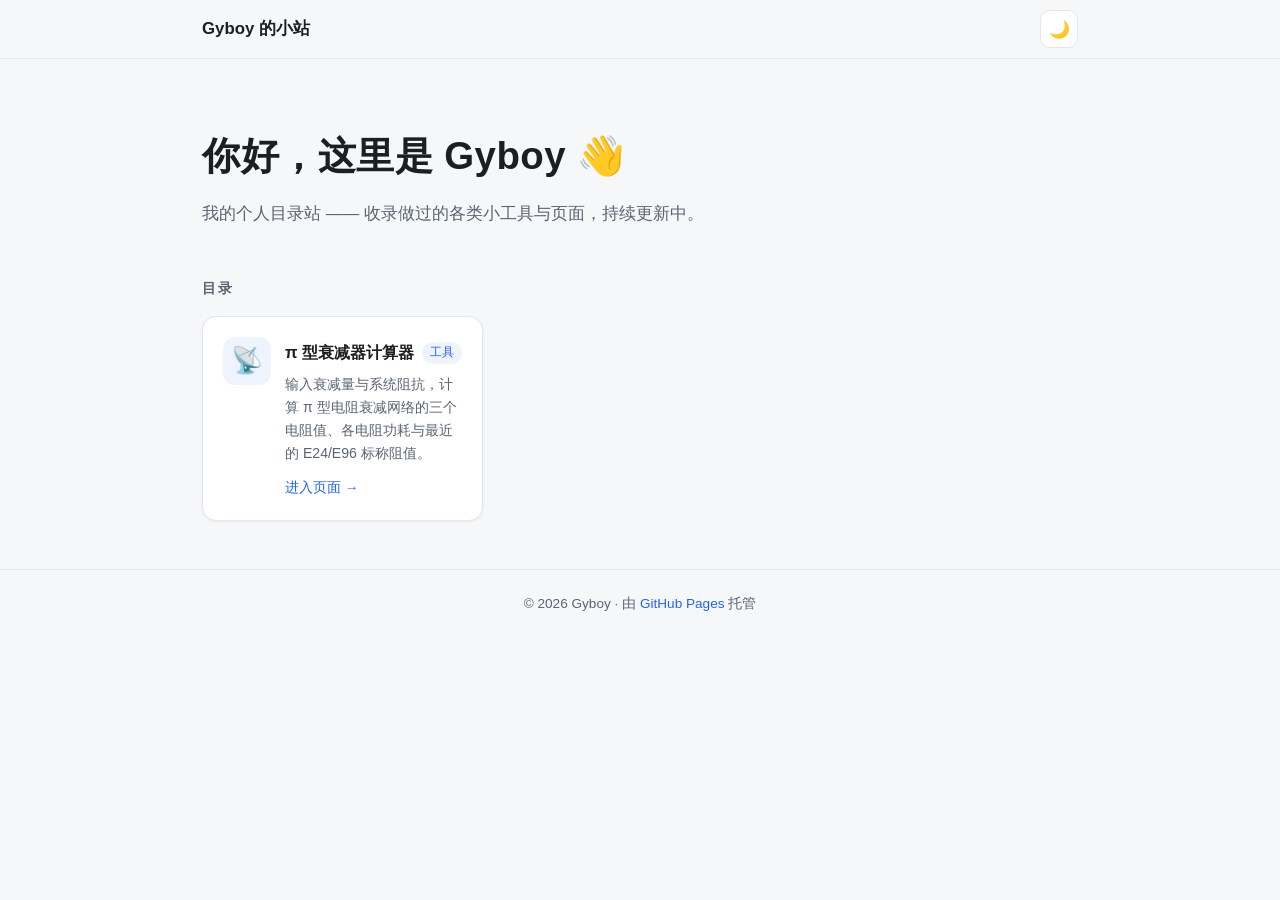
==== index.html @ fa6dcaf4 "初始版本：目录式首页 + π 型衰减器计算器 - 首页：数据驱动的目录卡片（assets/js/pages.js） - 子页：π 型衰减器计算器（阻值/功耗/E24-E96 标称选型） - 明暗双主题" ====
<!DOCTYPE html>
<html lang="zh-CN">
<head>
  <meta charset="UTF-8">
  <meta name="viewport" content="width=device-width, initial-scale=1">
  <title>Gyboy 的小站 · 目录</title>
  <meta name="description" content="Gyboy 的个人站点：收录各类小工具与页面，持续更新。">
  <link rel="icon" href="data:image/svg+xml,<svg xmlns='http://www.w3.org/2000/svg' viewBox='0 0 100 100'><text y='.9em' font-size='90'>🏠</text></svg>">
  <script>
    /* 主题预设：在 CSS 加载前确定明暗，避免页面闪烁 */
    (function () {
      var t = localStorage.getItem('gyboy-theme');
      if (!t) t = window.matchMedia && matchMedia('(prefers-color-scheme: dark)').matches ? 'dark' : 'light';
      document.documentElement.setAttribute('data-theme', t);
    })();
  </script>
  <link rel="stylesheet" href="/assets/css/style.css">
</head>
<body>
  <header class="site-header">
    <div class="container header-inner">
      <a class="brand" href="/">Gyboy 的小站</a>
      <button id="theme-toggle" class="icon-btn" aria-label="切换明暗主题" title="切换明暗主题">🌙</button>
    </div>
  </header>

  <main class="container">
    <section class="hero">
      <h1>你好，这里是 Gyboy 👋</h1>
      <p>我的个人目录站 —— 收录做过的各类小工具与页面，持续更新中。</p>
    </section>

    <section>
      <h2 class="section-title">目录</h2>
      <div id="page-grid" class="card-grid"></div>
      <noscript><p class="empty-tip">请启用 JavaScript 以查看目录。</p></noscript>
    </section>
  </main>

  <footer class="site-footer">
    <div class="container">
      © <span id="year">2026</span> Gyboy · 由 <a href="https://pages.github.com/" target="_blank" rel="noopener">GitHub Pages</a> 托管
    </div>
  </footer>

  <script src="/assets/js/pages.js"></script>
  <script src="/assets/js/common.js"></script>
</body>
</html>
---- assets/css/style.css ----
/* ============================================================
   Gyboy 小站 · 全站样式
   明暗双主题：默认跟随系统，可通过顶栏按钮手动切换（存入 localStorage）
   ============================================================ */

/* ---------- 主题变量 ---------- */
:root {
  color-scheme: light;
  --bg: #f6f7f9;
  --surface: #ffffff;
  --text: #1c1e21;
  --text-2: #5a6472;
  --accent: #2563eb;
  --accent-contrast: #ffffff;
  --accent-weak: rgba(37, 99, 235, 0.08);
  --border: #e3e6ea;
  --shadow: 0 1px 3px rgba(15, 23, 42, 0.06);
  --shadow-hover: 0 12px 28px rgba(15, 23, 42, 0.12);
  --danger: #dc2626;
}

[data-theme="dark"] {
  color-scheme: dark;
  --bg: #0d1117;
  --surface: #161c26;
  --text: #e6edf3;
  --text-2: #8b98a9;
  --accent: #5b9dff;
  --accent-contrast: #0d1117;
  --accent-weak: rgba(91, 157, 255, 0.12);
  --border: #293241;
  --shadow: 0 1px 3px rgba(0, 0, 0, 0.4);
  --shadow-hover: 0 12px 28px rgba(0, 0, 0, 0.55);
  --danger: #f87171;
}

/* ---------- 基础 ---------- */
* { box-sizing: border-box; }
html { scroll-behavior: smooth; }
body {
  margin: 0;
  font-family: -apple-system, BlinkMacSystemFont, "Segoe UI", "PingFang SC",
    "Hiragino Sans GB", "Microsoft YaHei", "Noto Sans SC", sans-serif;
  background: var(--bg);
  color: var(--text);
  line-height: 1.7;
  -webkit-font-smoothing: antialiased;
  transition: background 0.25s ease, color 0.25s ease;
}
a { color: var(--accent); text-decoration: none; }
a:hover { text-decoration: underline; }

.container { max-width: 920px; margin: 0 auto; padding: 0 22px; }

/* ---------- 顶栏 ---------- */
.site-header {
  position: sticky;
  top: 0;
  z-index: 20;
  background: var(--bg);
  border-bottom: 1px solid var(--border);
}
.header-inner {
  display: flex;
  align-items: center;
  justify-content: space-between;
  height: 58px;
}
.brand { font-weight: 700; font-size: 1.05rem; color: var(--text); }
.brand:hover { text-decoration: none; color: var(--accent); }
.back-link { color: var(--text-2); font-size: 0.95rem; }
.back-link:hover { color: var(--accent); text-decoration: none; }

.icon-btn {
  width: 38px;
  height: 38px;
  display: inline-flex;
  align-items: center;
  justify-content: center;
  border: 1px solid var(--border);
  border-radius: 10px;
  background: var(--surface);
  color: var(--text);
  font-size: 1.05rem;
  cursor: pointer;
  transition: border-color 0.2s, transform 0.2s;
}
.icon-btn:hover { border-color: var(--accent); transform: translateY(-1px); }

/* ---------- 首页 ---------- */
.hero { padding: 64px 0 40px; }
.hero h1 {
  font-size: clamp(1.7rem, 4vw, 2.4rem);
  margin: 0 0 12px;
  letter-spacing: 0.5px;
}
.hero p { color: var(--text-2); margin: 0; font-size: 1.05rem; max-width: 580px; }

.section-title {
  font-size: 0.85rem;
  font-weight: 600;
  color: var(--text-2);
  text-transform: uppercase;
  letter-spacing: 2px;
  margin: 8px 0 16px;
}

.card-grid {
  display: grid;
  grid-template-columns: repeat(auto-fill, minmax(250px, 1fr));
  gap: 16px;
  padding-bottom: 48px;
}
.card {
  display: flex;
  gap: 14px;
  padding: 20px;
  background: var(--surface);
  border: 1px solid var(--border);
  border-radius: 14px;
  color: var(--text);
  box-shadow: var(--shadow);
  transition: transform 0.18s ease, box-shadow 0.18s ease, border-color 0.18s ease;
}
.card:hover {
  text-decoration: none;
  transform: translateY(-3px);
  box-shadow: var(--shadow-hover);
  border-color: var(--accent);
}
.card-icon {
  font-size: 1.6rem;
  line-height: 1;
  width: 48px;
  height: 48px;
  flex: none;
  display: flex;
  align-items: center;
  justify-content: center;
  background: var(--accent-weak);
  border-radius: 12px;
}
.card-title {
  margin: 2px 0 6px;
  font-size: 1.02rem;
  display: flex;
  align-items: center;
  gap: 8px;
  flex-wrap: wrap;
}
.card-tag {
  font-size: 0.72rem;
  font-weight: 500;
  color: var(--accent);
  background: var(--accent-weak);
  padding: 1px 8px;
  border-radius: 99px;
}
.card-desc { margin: 0; color: var(--text-2); font-size: 0.88rem; line-height: 1.65; }
.card-go { display: inline-block; margin-top: 10px; font-size: 0.85rem; color: var(--accent); }

.empty-tip { color: var(--text-2); padding-bottom: 60px; }

/* ---------- 子页面通用 ---------- */
.page-main { padding: 40px 0 56px; }
.page-title { font-size: clamp(1.4rem, 3vw, 1.9rem); margin: 0 0 6px; }
.page-subtitle { color: var(--text-2); margin: 0 0 28px; font-size: 0.97rem; }

.panel {
  background: var(--surface);
  border: 1px solid var(--border);
  border-radius: 14px;
  padding: 22px;
  box-shadow: var(--shadow);
}
.panel h2 { font-size: 1rem; margin: 0 0 16px; }

/* ---------- 页脚 ---------- */
.site-footer {
  border-top: 1px solid var(--border);
  padding: 22px 0 30px;
  color: var(--text-2);
  font-size: 0.85rem;
  text-align: center;
}

/* ---------- 计算器 ---------- */
.calc-grid {
  display: grid;
  grid-template-columns: 340px 1fr;
  gap: 20px;
  align-items: start;
}
.field { margin-bottom: 18px; }
.field label { display: block; font-size: 0.88rem; font-weight: 600; margin-bottom: 6px; }
.field .hint { font-weight: 400; color: var(--text-2); font-size: 0.8rem; }
.input-wrap { position: relative; }
.input-wrap input {
  width: 100%;
  padding: 10px 52px 10px 12px;
  font-size: 1rem;
  font-family: inherit;
  color: var(--text);
  background: var(--bg);
  border: 1px solid var(--border);
  border-radius: 10px;
  outline: none;
  transition: border-color 0.15s, box-shadow 0.15s;
}
.input-wrap input:focus { border-color: var(--accent); box-shadow: 0 0 0 3px var(--accent-weak); }
.input-wrap .unit {
  position: absolute;
  right: 12px;
  top: 50%;
  transform: translateY(-50%);
  color: var(--text-2);
  font-size: 0.9rem;
  pointer-events: none;
}

.chips { display: flex; flex-wrap: wrap; gap: 8px; margin-top: 8px; }
.chip {
  border: 1px solid var(--border);
  background: var(--bg);
  color: var(--text-2);
  border-radius: 99px;
  padding: 3px 12px;
  font-size: 0.8rem;
  font-family: inherit;
  cursor: pointer;
  transition: border-color 0.15s, color 0.15s, background 0.15s;
}
.chip:hover { border-color: var(--accent); color: var(--accent); }
.chip.active { background: var(--accent); border-color: var(--accent); color: var(--accent-contrast); }

.results-head {
  display: flex;
  align-items: baseline;
  justify-content: space-between;
  flex-wrap: wrap;
  gap: 8px;
}
.summary { color: var(--text-2); font-size: 0.85rem; }

.resistor-grid {
  display: grid;
  grid-template-columns: repeat(auto-fit, minmax(150px, 1fr));
  gap: 12px;
  margin-top: 16px;
}
.resistor-card {
  border: 1px solid var(--border);
  border-radius: 12px;
  padding: 14px 16px;
  background: var(--bg);
}
.resistor-card .label { font-size: 0.8rem; color: var(--text-2); margin-bottom: 4px; }
.resistor-card .value {
  font-size: 1.45rem;
  font-weight: 700;
  font-family: ui-monospace, "Cascadia Mono", Consolas, monospace;
  font-variant-numeric: tabular-nums;
}
.resistor-card .series { font-size: 0.76rem; color: var(--text-2); margin-top: 4px; }

.power-table { width: 100%; border-collapse: collapse; margin-top: 4px; font-size: 0.9rem; }
.power-table th,
.power-table td { text-align: left; padding: 8px 4px; border-bottom: 1px dashed var(--border); }
.power-table tr:last-child td { border-bottom: none; }
.power-table th { color: var(--text-2); font-weight: 500; font-size: 0.82rem; }
.power-table td.num {
  text-align: right;
  font-family: ui-monospace, "Cascadia Mono", Consolas, monospace;
  font-variant-numeric: tabular-nums;
}

.error-box {
  display: none;
  background: rgba(220, 38, 38, 0.08);
  color: var(--danger);
  border: 1px solid rgba(220, 38, 38, 0.3);
  border-radius: 10px;
  padding: 10px 14px;
  font-size: 0.9rem;
  margin-bottom: 4px;
}

details.formula { margin-top: 20px; }
details.formula summary { cursor: pointer; color: var(--text-2); font-size: 0.9rem; }
details.formula .formula-body {
  margin-top: 12px;
  padding: 16px 18px;
  background: var(--bg);
  border: 1px solid var(--border);
  border-radius: 12px;
  font-size: 0.88rem;
  color: var(--text-2);
}
details.formula .formula-body p { margin: 6px 0; }
details.formula code {
  font-family: ui-monospace, Consolas, monospace;
  color: var(--text);
}

.tips { margin-top: 20px; font-size: 0.86rem; color: var(--text-2); }
.tips ul { margin: 6px 0 0; padding-left: 18px; }
.tips li { margin-bottom: 4px; }

/* ---------- 按钮 ---------- */
.btn {
  display: inline-block;
  padding: 9px 20px;
  border-radius: 10px;
  background: var(--accent);
  border: 1px solid var(--accent);
  color: var(--accent-contrast);
  font-weight: 600;
  font-size: 0.92rem;
  transition: filter 0.15s, transform 0.15s;
}
.btn:hover { filter: brightness(1.08); text-decoration: none; transform: translateY(-1px); }

/* ---------- 其他 ---------- */
:focus-visible { outline: 2px solid var(--accent); outline-offset: 2px; }

@media (max-width: 760px) {
  .calc-grid { grid-template-columns: 1fr; }
  .hero { padding: 44px 0 32px; }
}
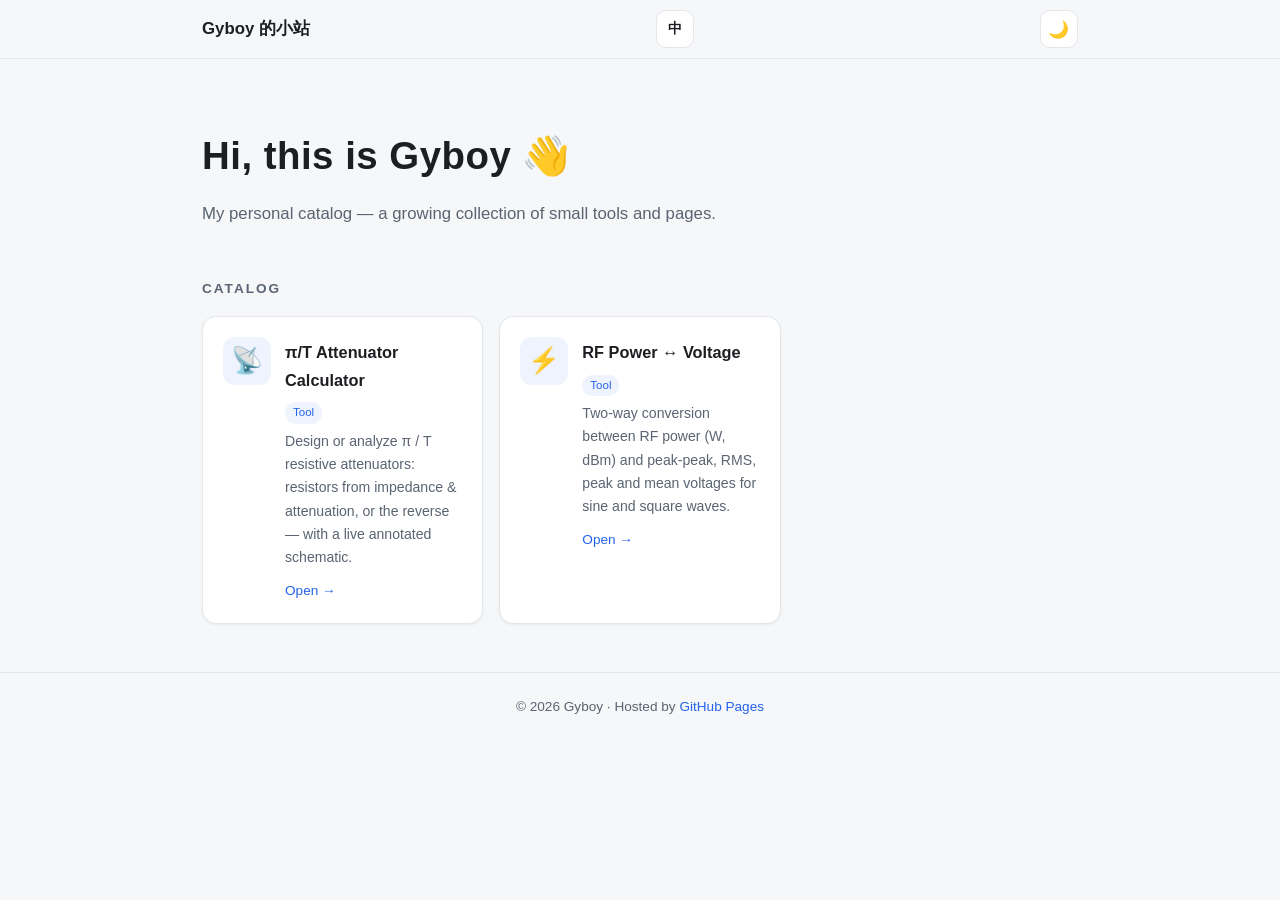
==== commit 203e9bb4: "全站中英文切换（i18n.js + EN/中按钮）；新增 RF 功率·电压换算页（正弦/方波、正反算、波形图）；修复移动端栅格溢出" ====
--- a/index.html
+++ b/index.html
@@ -16,22 +16,23 @@
   </script>
   <link rel="stylesheet" href="/assets/css/style.css">
 </head>
-<body>
+<body data-i18n-doc="home.doc">
   <header class="site-header">
     <div class="container header-inner">
       <a class="brand" href="/">Gyboy 的小站</a>
+      <button id="lang-toggle" class="icon-btn lang-btn" aria-label="切换到英文" title="切换到英文">EN</button>
       <button id="theme-toggle" class="icon-btn" aria-label="切换明暗主题" title="切换明暗主题">🌙</button>
     </div>
   </header>
 
   <main class="container">
     <section class="hero">
-      <h1>你好，这里是 Gyboy 👋</h1>
-      <p>我的个人目录站 —— 收录做过的各类小工具与页面，持续更新中。</p>
+      <h1 data-i18n="home.hero.title">你好，这里是 Gyboy 👋</h1>
+      <p data-i18n="home.hero.sub">我的个人目录站 —— 收录做过的各类小工具与页面，持续更新中。</p>
     </section>
 
     <section>
-      <h2 class="section-title">目录</h2>
+      <h2 class="section-title" data-i18n="home.section">目录</h2>
       <div id="page-grid" class="card-grid"></div>
       <noscript><p class="empty-tip">请启用 JavaScript 以查看目录。</p></noscript>
     </section>
@@ -39,10 +40,11 @@
 
   <footer class="site-footer">
     <div class="container">
-      © <span id="year">2026</span> Gyboy · 由 <a href="https://pages.github.com/" target="_blank" rel="noopener">GitHub Pages</a> 托管
+      © <span id="year">2026</span> Gyboy · <span data-i18n-html="footer.hosted">由 <a href="https://pages.github.com/" target="_blank" rel="noopener">GitHub Pages</a> 托管</span>
     </div>
   </footer>
 
+  <script src="/assets/js/i18n.js"></script>
   <script src="/assets/js/pages.js"></script>
   <script src="/assets/js/common.js"></script>
 </body>
--- a/assets/css/style.css
+++ b/assets/css/style.css
@@ -87,6 +87,16 @@
 }
 .icon-btn:hover { border-color: var(--accent); transform: translateY(-1px); }
 
+/* 语言切换按钮（EN / 中），与主题按钮并排 */
+.icon-btn.lang-btn {
+  width: auto;
+  min-width: 38px;
+  padding: 0 10px;
+  font-size: 0.85rem;
+  font-weight: 700;
+  letter-spacing: 0.5px;
+}
+
 /* ---------- 首页 ---------- */
 .hero { padding: 64px 0 40px; }
 .hero h1 {
@@ -187,10 +197,14 @@
 /* ---------- 计算器 ---------- */
 .calc-grid {
   display: grid;
-  grid-template-columns: 340px 1fr;
+  /* minmax(0, 1fr)：允许列收缩到容器宽度，防止内部 nowrap 内容把轨道撑破 */
+  grid-template-columns: 340px minmax(0, 1fr);
   gap: 20px;
   align-items: start;
 }
+.calc-grid > * { min-width: 0; }
+.col-stack { display: grid; gap: 20px; align-content: start; }
+.col-stack > .panel { min-width: 0; }
 .field { margin-bottom: 18px; }
 .field label { display: block; font-size: 0.88rem; font-weight: 600; margin-bottom: 6px; }
 .field .hint { font-weight: 400; color: var(--text-2); font-size: 0.8rem; }
@@ -233,6 +247,33 @@
 .chip:hover { border-color: var(--accent); color: var(--accent); }
 .chip.active { background: var(--accent); border-color: var(--accent); color: var(--accent-contrast); }
 
+/* ---------- 分段控件 ---------- */
+.seg {
+  display: flex;
+  gap: 4px;
+  background: var(--bg);
+  border: 1px solid var(--border);
+  border-radius: 10px;
+  padding: 4px;
+}
+.seg-btn {
+  flex: 1;
+  border: none;
+  background: transparent;
+  color: var(--text-2);
+  font-family: inherit;
+  font-size: 0.88rem;
+  padding: 7px 10px;
+  border-radius: 7px;
+  cursor: pointer;
+  white-space: nowrap;
+  transition: color 0.15s, background 0.15s;
+}
+.seg-btn:hover { color: var(--accent); }
+.seg-btn.active { background: var(--accent); color: var(--accent-contrast); font-weight: 600; }
+.mode-hint { font-size: 0.78rem; color: var(--text-2); margin: 8px 0 0; line-height: 1.6; }
+
+/* ---------- 电路拓扑图 ---------- */
 .results-head {
   display: flex;
   align-items: baseline;
@@ -240,6 +281,47 @@
   flex-wrap: wrap;
   gap: 8px;
 }
+.legend { display: flex; gap: 14px; font-size: 0.78rem; color: var(--text-2); }
+.legend .lg {
+  display: inline-block;
+  width: 10px;
+  height: 10px;
+  border-radius: 3px;
+  margin-right: 5px;
+}
+.lg-known { background: var(--text-2); }
+.lg-comp { background: var(--accent); }
+
+.schem-wrap { overflow-x: auto; margin-top: 10px; }
+.schem { display: block; width: 100%; min-width: 500px; height: auto; }
+.schem text { font-family: inherit; }
+.schem .wire { stroke: var(--text-2); stroke-width: 2; fill: none; }
+.schem .res-body { fill: var(--bg); stroke: var(--text-2); stroke-width: 1.8; }
+.schem .node-dot { fill: var(--text-2); }
+.schem .port-dot { fill: var(--surface); stroke: var(--text-2); stroke-width: 2; }
+.schem .port-name { font-size: 14px; fill: var(--text-2); }
+.schem .port-value {
+  font-size: 15.5px;
+  font-weight: 600;
+  fill: var(--text);
+  font-family: ui-monospace, "Cascadia Mono", Consolas, monospace;
+  font-variant-numeric: tabular-nums;
+}
+.schem .anno-name { font-size: 14px; fill: var(--text-2); }
+.schem .anno-value {
+  font-size: 17.5px;
+  font-weight: 700;
+  fill: var(--text);
+  font-family: ui-monospace, "Cascadia Mono", Consolas, monospace;
+  font-variant-numeric: tabular-nums;
+}
+.schem .db-badge { font-size: 20px; font-weight: 700; fill: var(--text); }
+.schem .computed { fill: var(--accent); }
+.schem .anno-name.computed { fill: var(--text-2); }
+/* 波形图（RF 功率·电压换算页） */
+.schem .axis { stroke: var(--text-2); stroke-width: 1; opacity: 0.55; }
+.schem .trace { stroke: var(--text); stroke-width: 2.5; fill: none; stroke-linejoin: round; }
+.schem .guide { stroke: var(--text-2); stroke-width: 1.5; stroke-dasharray: 6 5; fill: none; }
 .summary { color: var(--text-2); font-size: 0.85rem; }
 
 .resistor-grid {
@@ -262,6 +344,8 @@
   font-variant-numeric: tabular-nums;
 }
 .resistor-card .series { font-size: 0.76rem; color: var(--text-2); margin-top: 4px; }
+
+.panel .result-sub { margin: 24px 0 10px; }
 
 .power-table { width: 100%; border-collapse: collapse; margin-top: 4px; font-size: 0.9rem; }
 .power-table th,
@@ -324,6 +408,6 @@
 :focus-visible { outline: 2px solid var(--accent); outline-offset: 2px; }
 
 @media (max-width: 760px) {
-  .calc-grid { grid-template-columns: 1fr; }
+  .calc-grid { grid-template-columns: minmax(0, 1fr); }
   .hero { padding: 44px 0 32px; }
 }
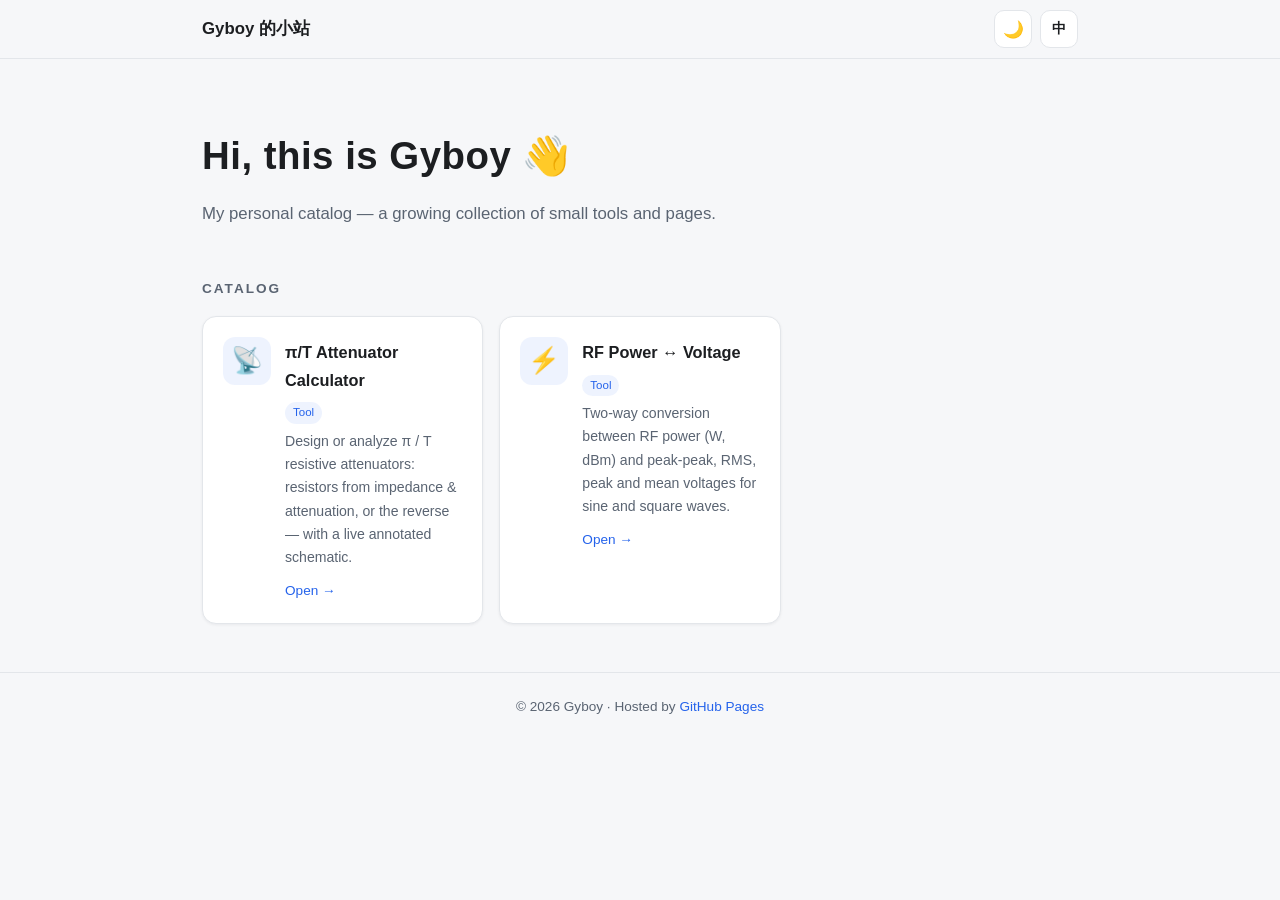
==== commit 78081fc5: "顶栏布局优化：语言按钮移至主题按钮右侧紧邻（右对齐动作组），消除居中错位" ====
--- a/index.html
+++ b/index.html
@@ -20,8 +20,10 @@
   <header class="site-header">
     <div class="container header-inner">
       <a class="brand" href="/">Gyboy 的小站</a>
-      <button id="lang-toggle" class="icon-btn lang-btn" aria-label="切换到英文" title="切换到英文">EN</button>
-      <button id="theme-toggle" class="icon-btn" aria-label="切换明暗主题" title="切换明暗主题">🌙</button>
+      <div class="header-actions">
+        <button id="theme-toggle" class="icon-btn" data-i18n-title="nav.theme" aria-label="切换明暗主题" title="切换明暗主题">🌙</button>
+        <button id="lang-toggle" class="icon-btn lang-btn" aria-label="切换到英文" title="切换到英文">EN</button>
+      </div>
     </div>
   </header>
 
--- a/assets/css/style.css
+++ b/assets/css/style.css
@@ -66,6 +66,12 @@
   justify-content: space-between;
   height: 58px;
 }
+/* 顶栏右侧动作组：主题与语言按钮紧邻排列 */
+.header-actions {
+  display: flex;
+  align-items: center;
+  gap: 8px;
+}
 .brand { font-weight: 700; font-size: 1.05rem; color: var(--text); }
 .brand:hover { text-decoration: none; color: var(--accent); }
 .back-link { color: var(--text-2); font-size: 0.95rem; }
